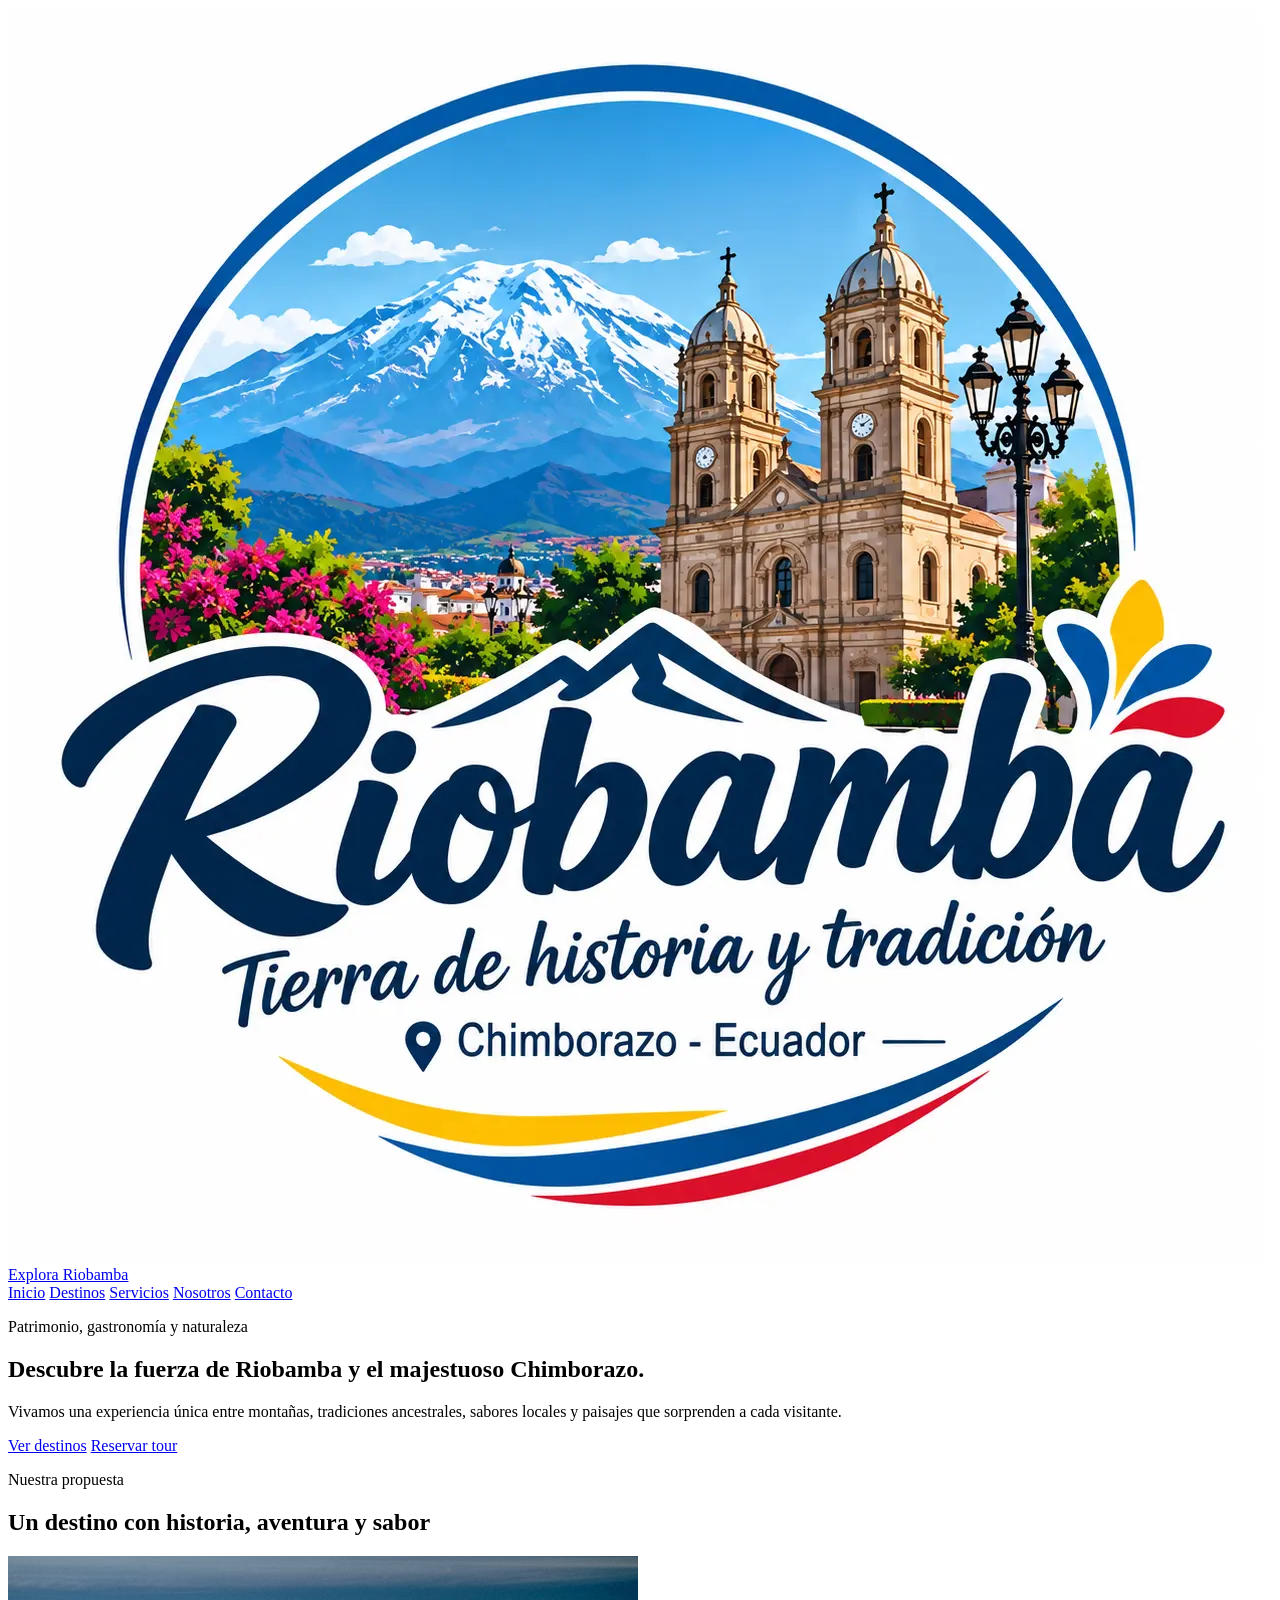
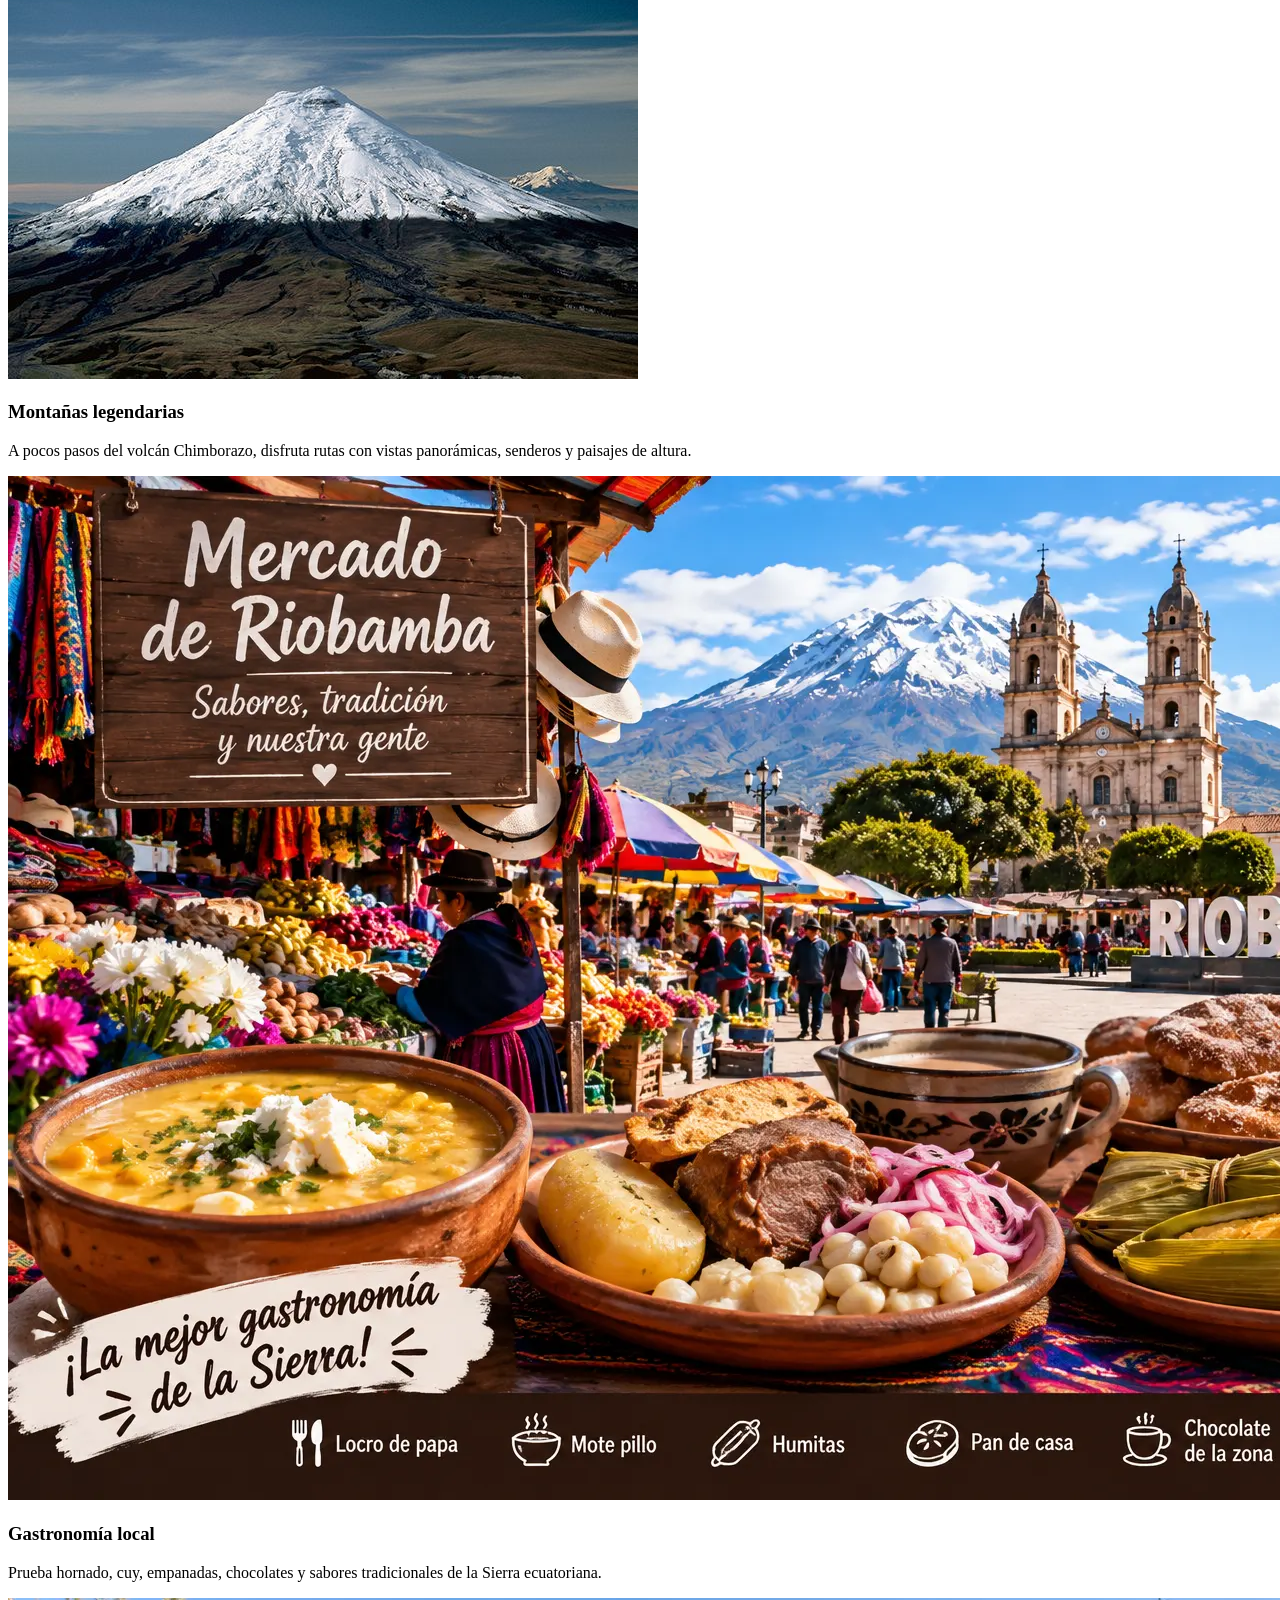
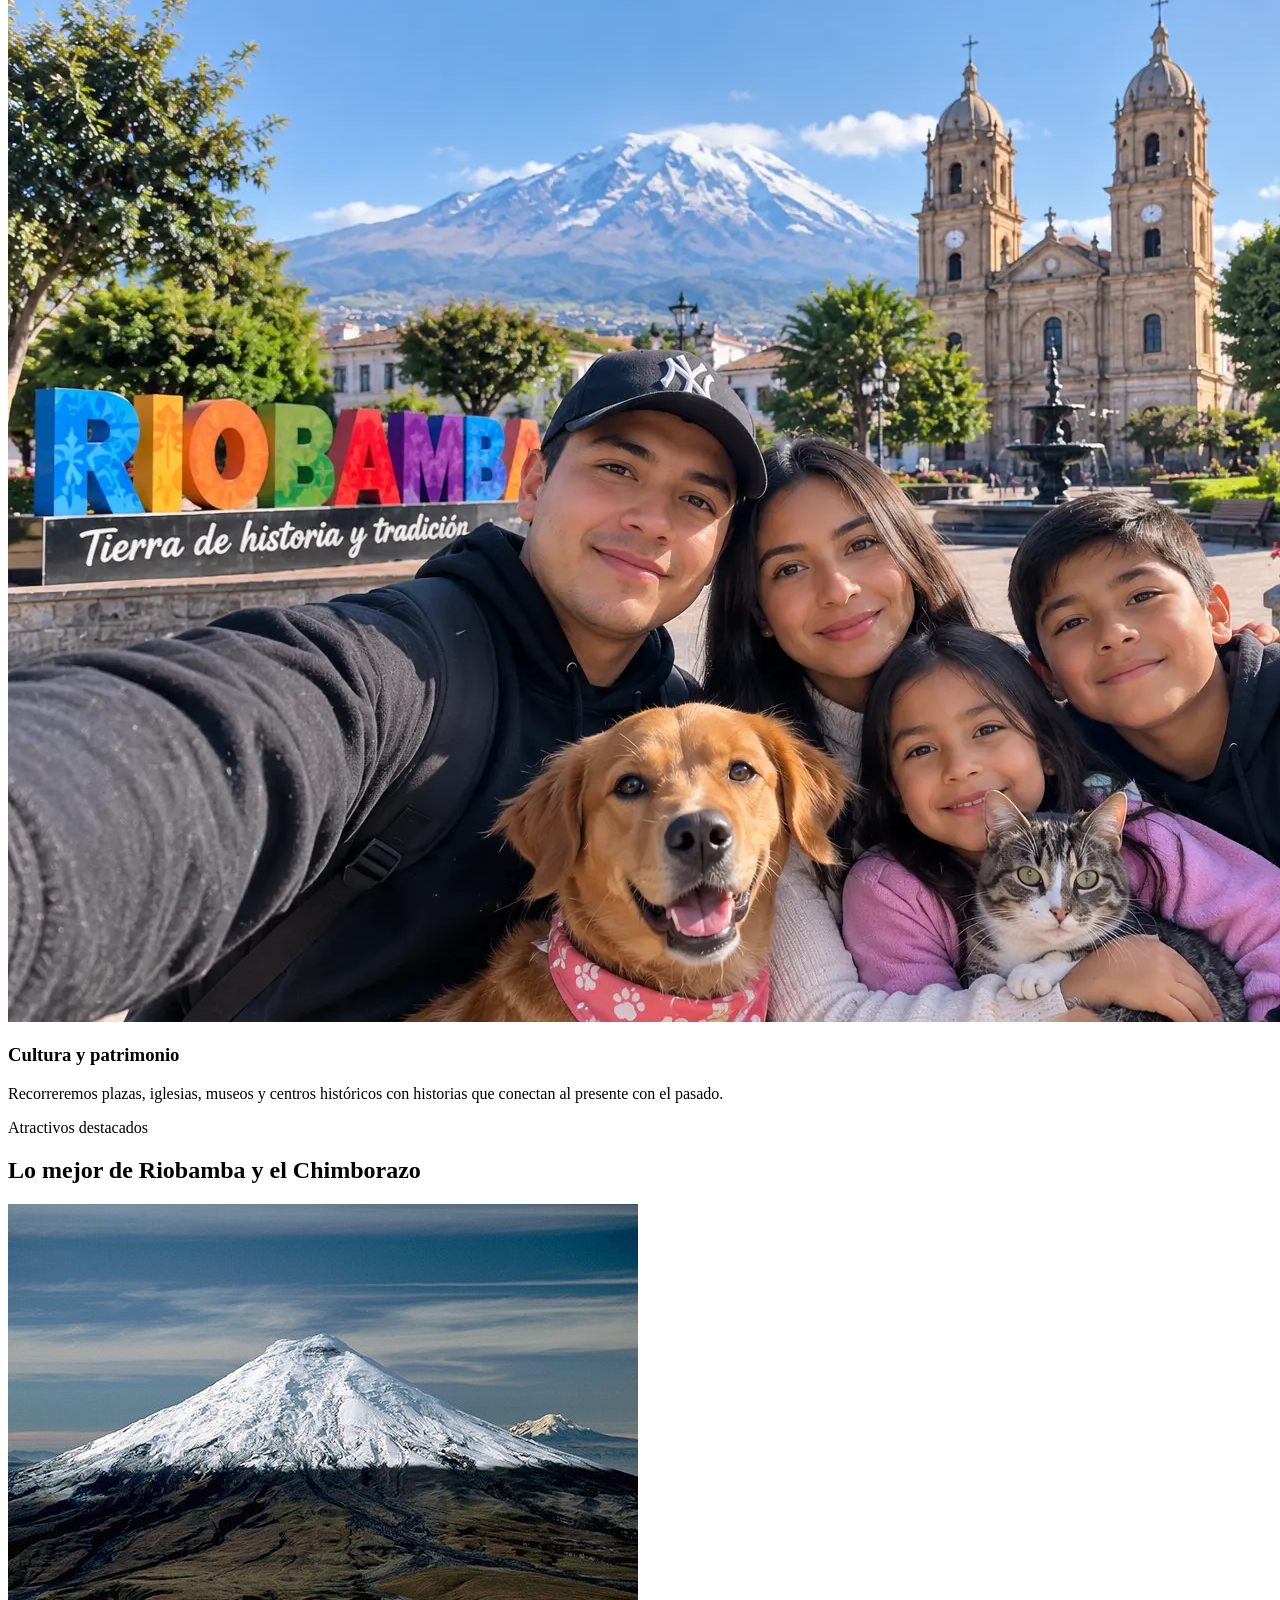
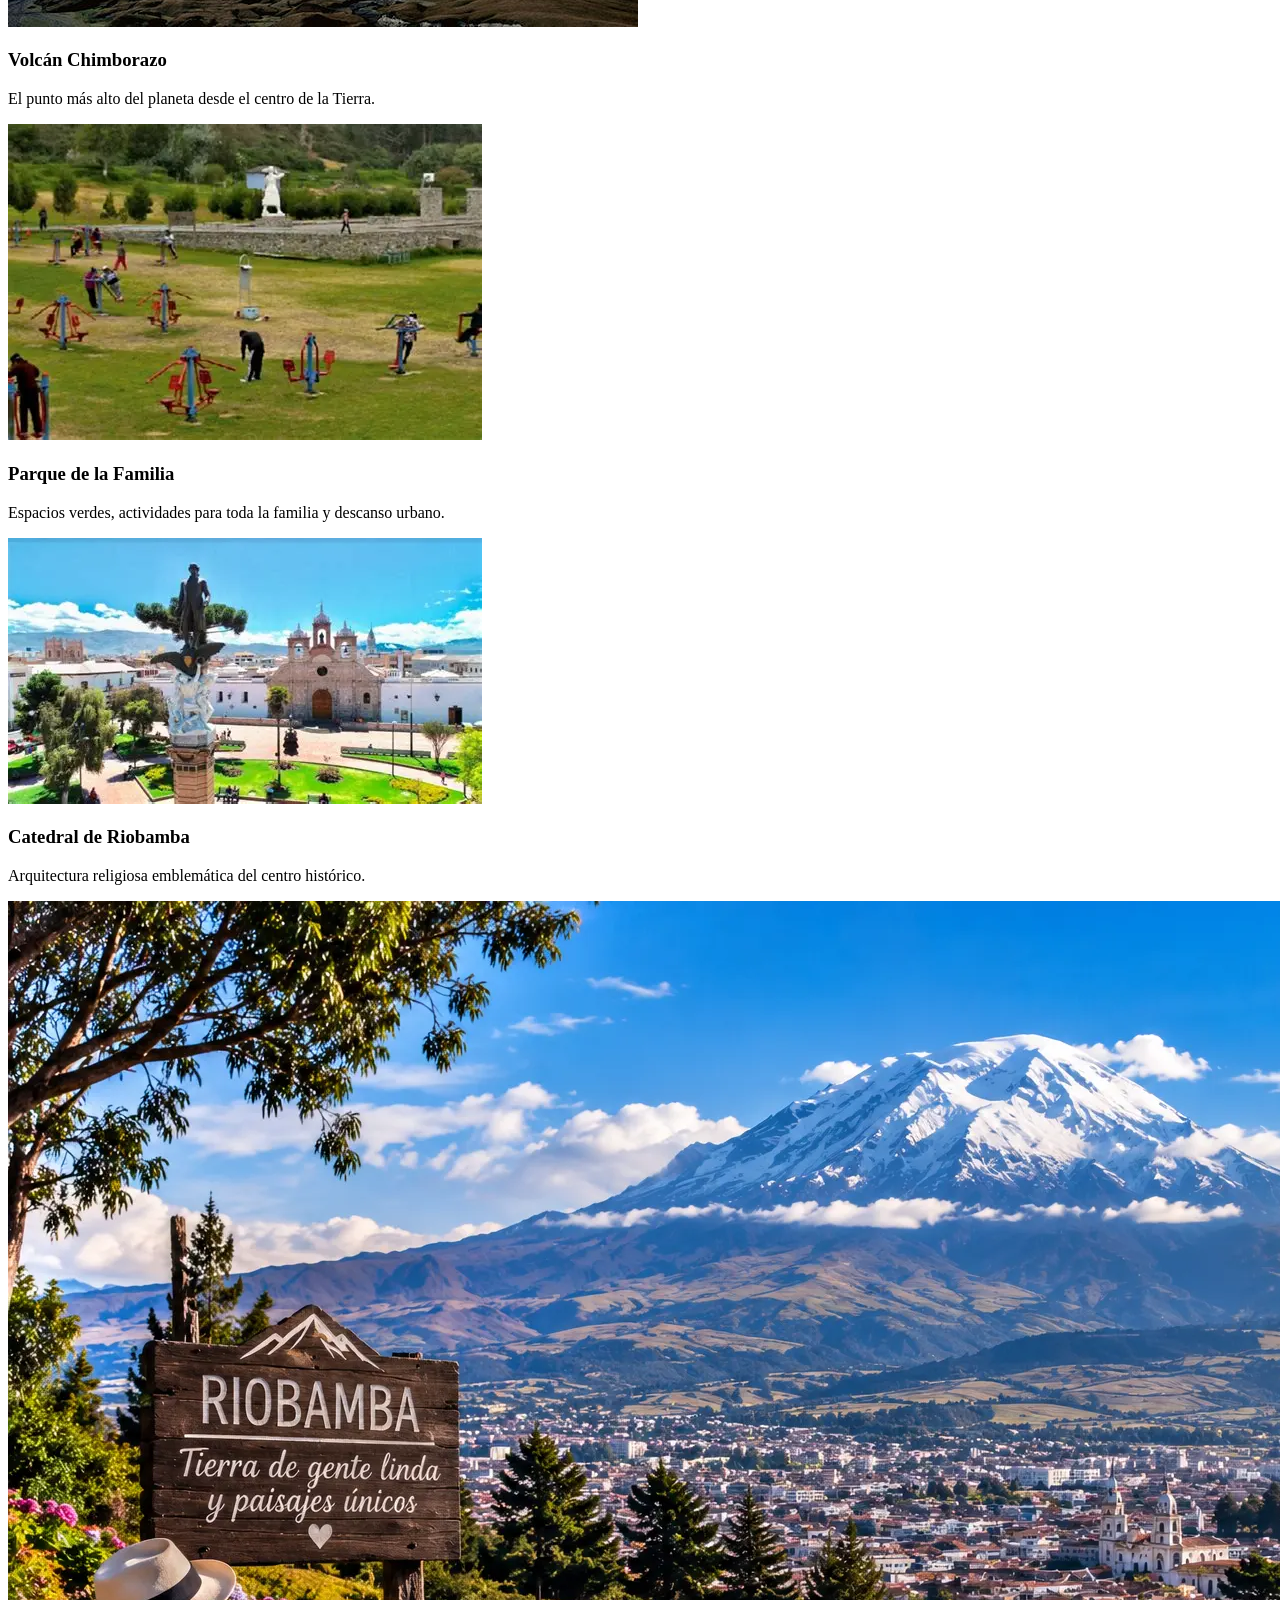
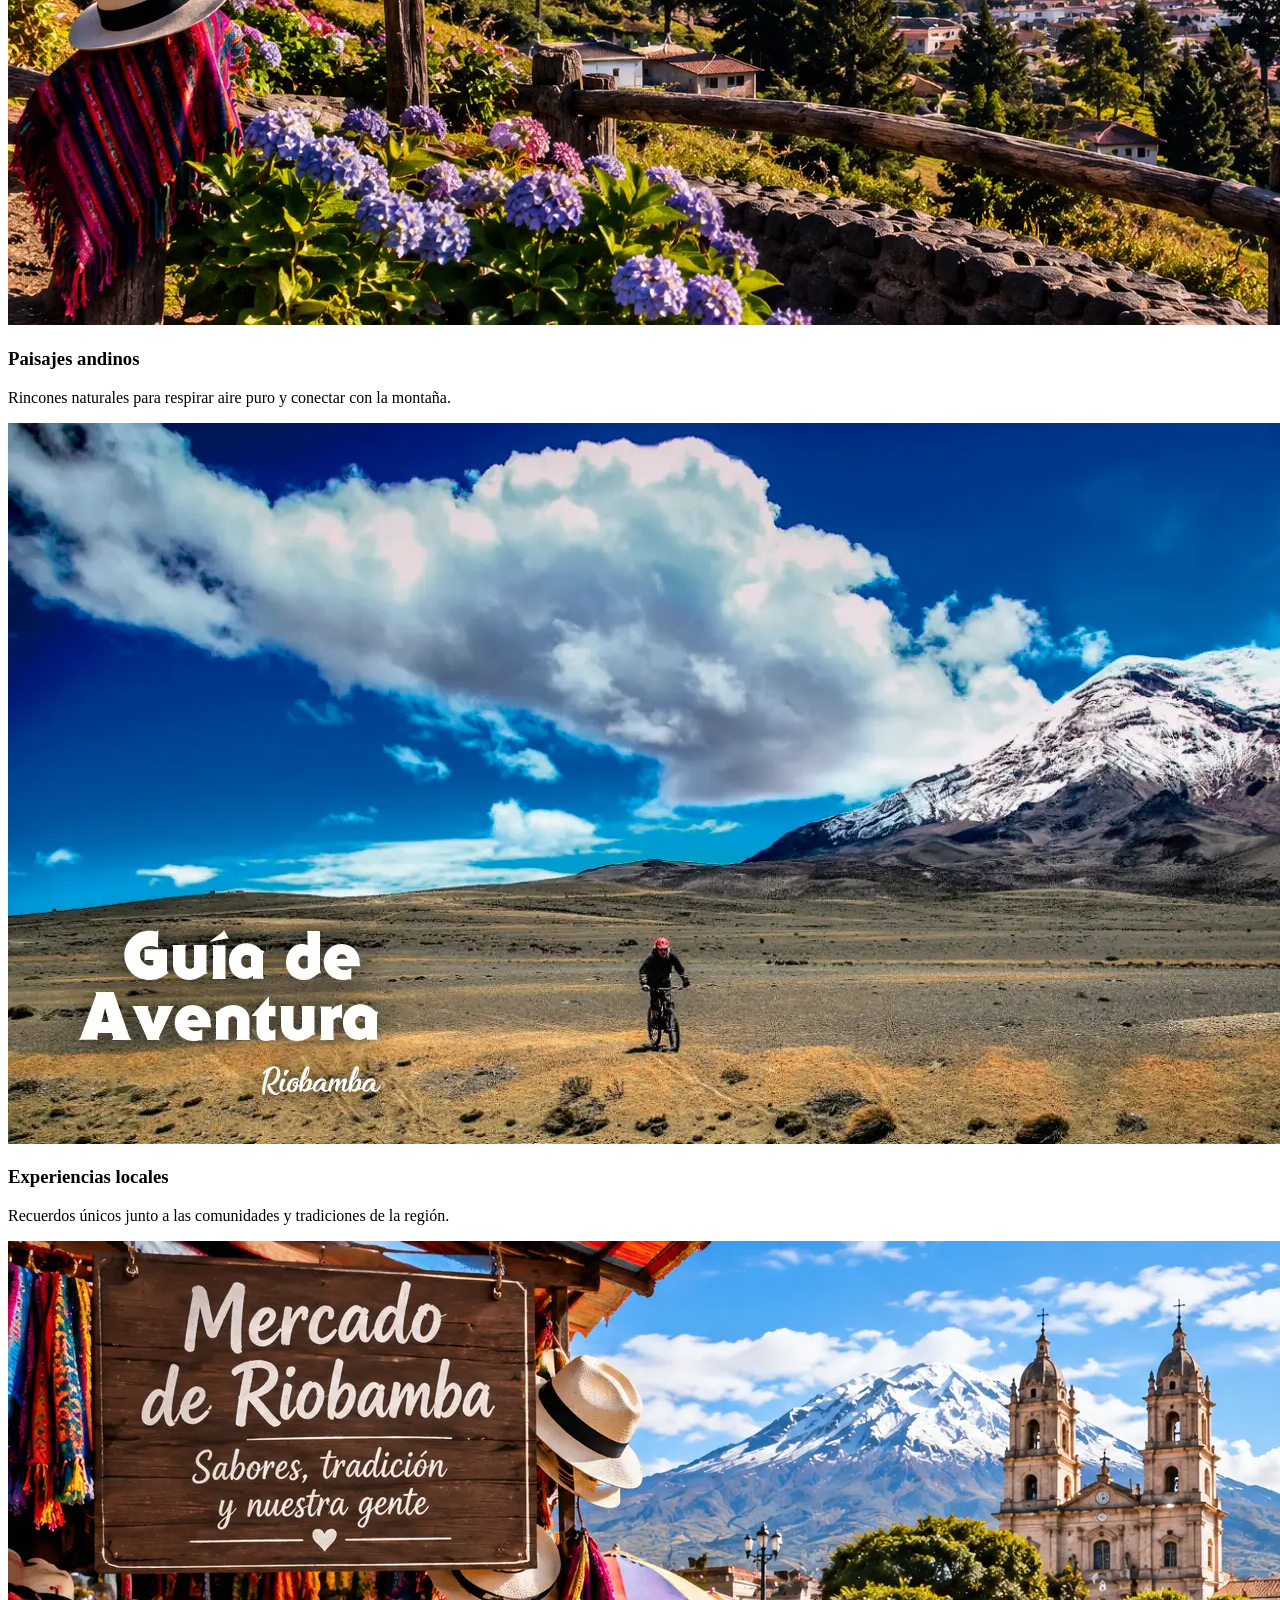
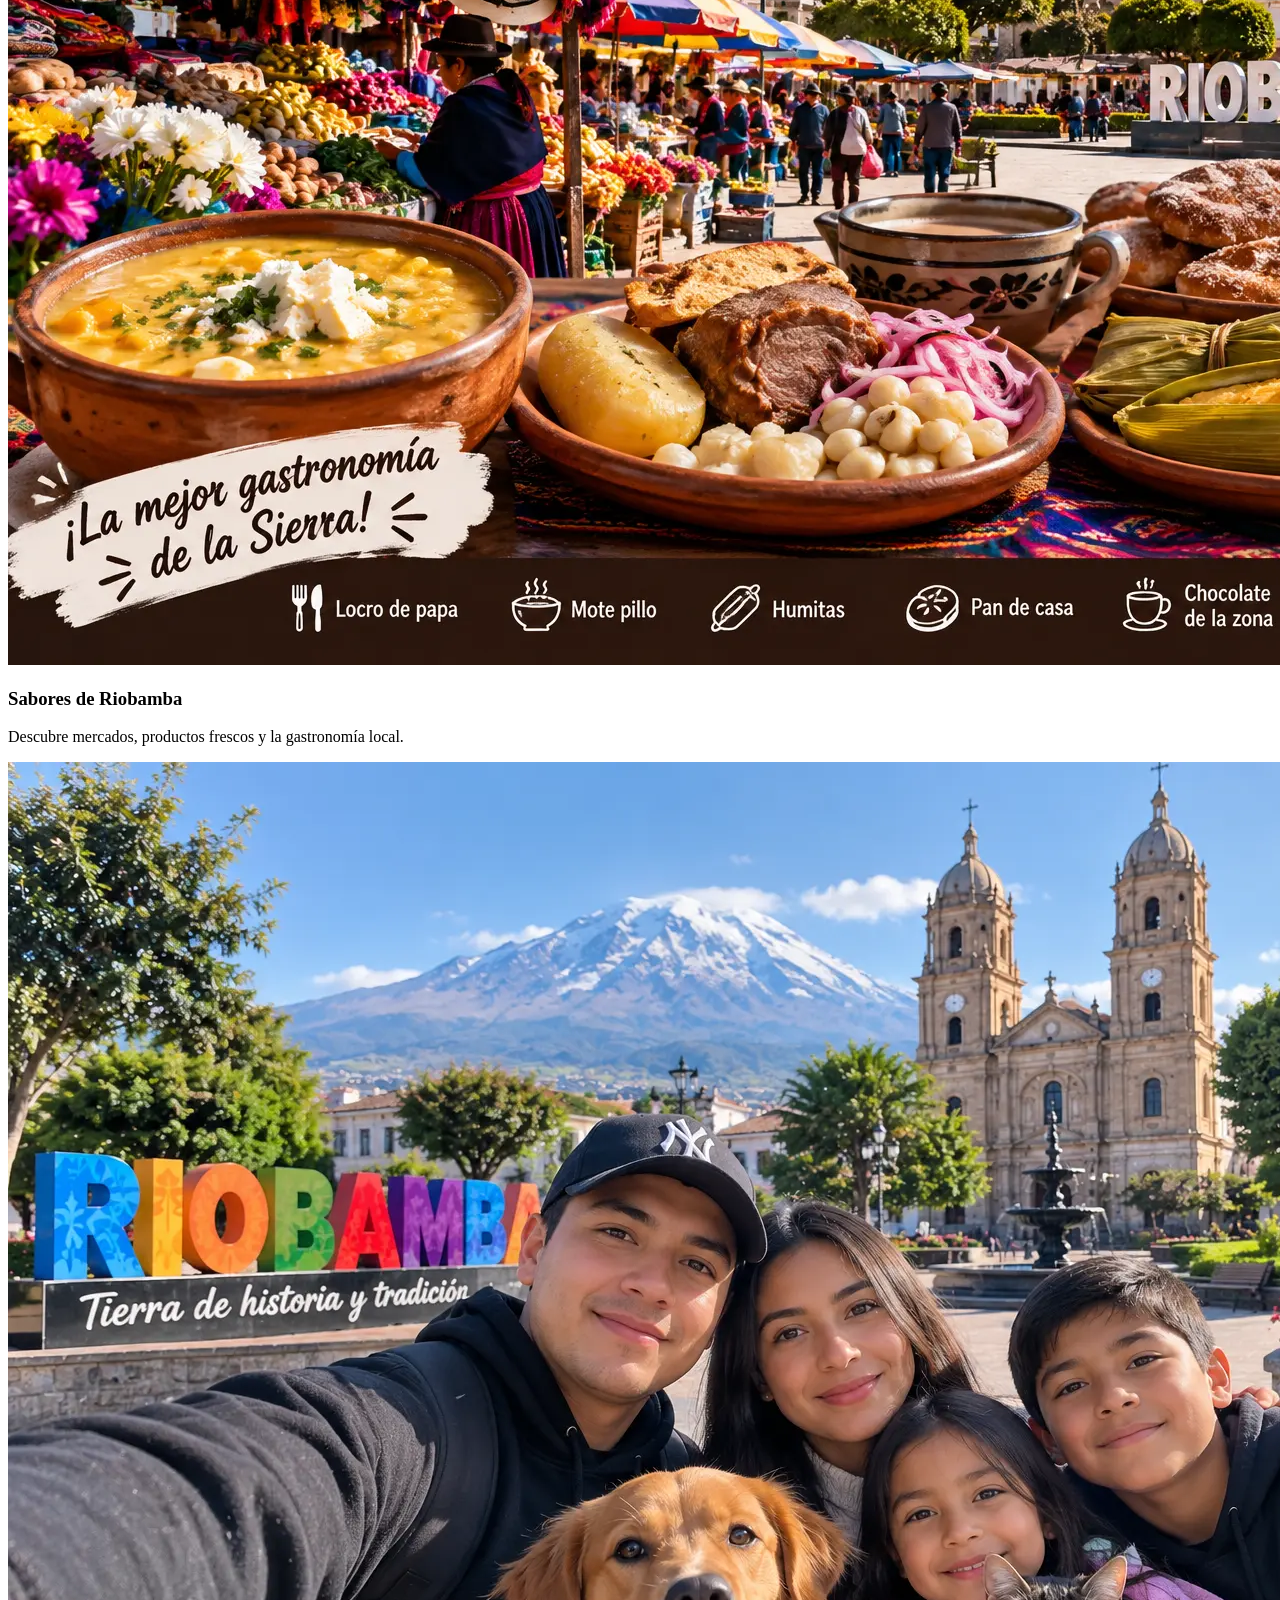
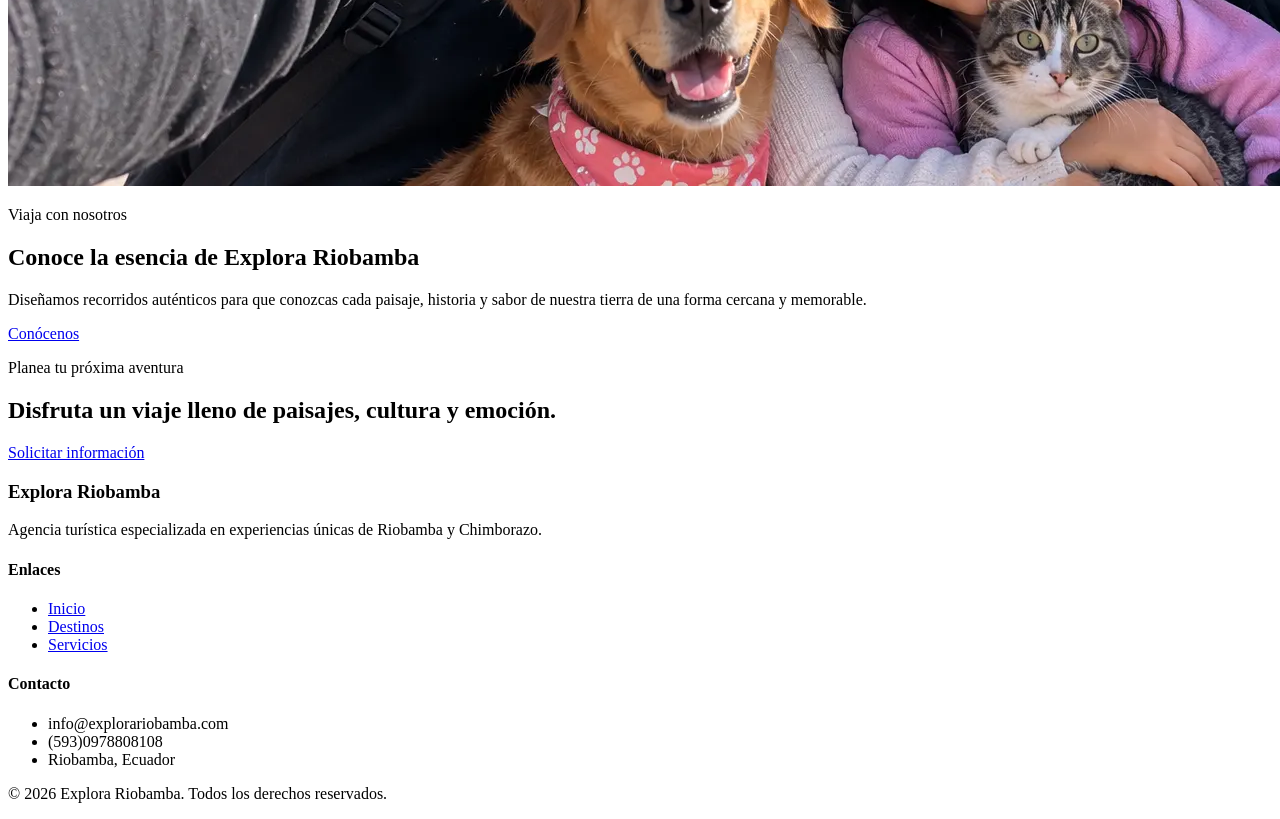
==== index.html @ 699d8f58 "Primera versión del sitio turístico" ====
<!DOCTYPE html>
<html lang="es">
  <head>
    <meta charset="UTF-8" />
    <meta name="viewport" content="width=device-width, initial-scale=1.0" />
    <title>Explora Riobamba | Agencia de Turismo</title>
    <meta
      name="description"
      content="Agencia turística especializada en Riobamba y Chimborazo: naturaleza, cultura, gastronomía y experiencias de aventura."
    />
    <link rel="preconnect" href="https://fonts.googleapis.com" />
    <link rel="preconnect" href="https://fonts.gstatic.com" crossorigin />
    <link
      href="https://fonts.googleapis.com/css2?family=Poppins:wght@400;500;600;700;800&display=swap"
      rel="stylesheet"
    />
    <link rel="stylesheet" href="css/styles.css" />
  </head>
  <body>
    <header class="site-header">
      <div class="container nav-container">
        <a class="logo" href="index.html" aria-label="Inicio Explora Riobamba">
          <img class="logo-image" src="images/logo.webp" alt="Logo de Explora Riobamba" />
          <span>Explora Riobamba</span>
        </a>

        <nav class="main-nav" aria-label="Menu principal">
          <a href="index.html" class="active">Inicio</a>
          <a href="destinos.html">Destinos</a>
          <a href="servicios.html">Servicios</a>
          <a href="nosotros.html">Nosotros</a>
          <a href="contacto.html">Contacto</a>
        </nav>
      </div>
    </header>

    <main>
      <section class="hero">
        <div class="container hero-content">
          <div class="hero-text">
            <p class="eyebrow">Patrimonio, gastronomía y naturaleza</p>
            <h1>Descubre la fuerza de Riobamba y el majestuoso Chimborazo.</h1>
            <p>
              Vivamos una experiencia única entre montañas, tradiciones ancestrales,
              sabores locales y paisajes que sorprenden a cada visitante.
            </p>
            <div class="hero-actions">
              <a class="btn btn-primary" href="destinos.html">Ver destinos</a>
              <a class="btn btn-secondary" href="contacto.html">Reservar tour</a>
            </div>
          </div>
        </div>
      </section>

      <section class="section">
        <div class="container">
          <div class="section-heading">
            <p class="eyebrow">Nuestra propuesta</p>
            <h2>Un destino con historia, aventura y sabor</h2>
          </div>

          <div class="features-grid">
            <article class="feature-card">
              <img class="feature-image" src="images/destino1.webp" alt="Montañas de Riobamba" />
              <h3>Montañas legendarias</h3>
              <p>
                A pocos pasos del volcán Chimborazo, disfruta rutas con vistas panorámicas,
                senderos y paisajes de altura.
              </p>
            </article>

            <article class="feature-card">
              <img class="feature-image" src="images/destino6.webp" alt="Gastronomía local de Riobamba" />
              <h3>Gastronomía local</h3>
              <p>
                Prueba hornado, cuy, empanadas, chocolates y sabores tradicionales de la
                Sierra ecuatoriana.
              </p>
            </article>

            <article class="feature-card">
              <img class="feature-image" src="images/nosotro.webp" alt="Cultura y patrimonio de Riobamba" />
              <h3>Cultura y patrimonio</h3>
              <p>
                Recorreremos plazas, iglesias, museos y centros históricos con historias que
                conectan al presente con el pasado.
              </p>
            </article>
          </div>
        </div>
      </section>

      <section class="section alt-bg">
        <div class="container">
          <div class="section-heading">
            <p class="eyebrow">Atractivos destacados</p>
            <h2>Lo mejor de Riobamba y el Chimborazo</h2>
          </div>

          <div class="destination-preview">
            <article class="preview-card">
              <img src="images/destino1.webp" alt="Volcán Chimborazo" />
              <div class="preview-content">
                <h3>Volcán Chimborazo</h3>
                <p>El punto más alto del planeta desde el centro de la Tierra.</p>
              </div>
            </article>

            <article class="preview-card">
              <img src="images/destino2.webp" alt="Parque de la Familia" />
              <div class="preview-content">
                <h3>Parque de la Familia</h3>
                <p>Espacios verdes, actividades para toda la familia y descanso urbano.</p>
              </div>
            </article>

            <article class="preview-card">
              <img src="images/destino3.webp" alt="Catedral de Riobamba" />
              <div class="preview-content">
                <h3>Catedral de Riobamba</h3>
                <p>Arquitectura religiosa emblemática del centro histórico.</p>
              </div>
            </article>

            <article class="preview-card">
              <img src="images/destino4.webp" alt="Paisaje natural de Riobamba" />
              <div class="preview-content">
                <h3>Paisajes andinos</h3>
                <p>Rincones naturales para respirar aire puro y conectar con la montaña.</p>
              </div>
            </article>

            <article class="preview-card">
              <img src="images/desino5.webp" alt="Experiencia turística en Riobamba" />
              <div class="preview-content">
                <h3>Experiencias locales</h3>
                <p>Recuerdos únicos junto a las comunidades y tradiciones de la región.</p>
              </div>
            </article>

            <article class="preview-card">
              <img src="images/destino6.webp" alt="Mercado local de Riobamba" />
              <div class="preview-content">
                <h3>Sabores de Riobamba</h3>
                <p>Descubre mercados, productos frescos y la gastronomía local.</p>
              </div>
            </article>
          </div>
        </div>
      </section>

      <section class="section about-preview">
        <div class="container about-preview-content">
          <img src="images/nosotro.webp" alt="Equipo de Explora Riobamba" />
          <div>
            <p class="eyebrow">Viaja con nosotros</p>
            <h2>Conoce la esencia de Explora Riobamba</h2>
            <p>
              Diseñamos recorridos auténticos para que conozcas cada paisaje, historia y
              sabor de nuestra tierra de una forma cercana y memorable.
            </p>
            <a class="btn btn-primary" href="nosotros.html">Conócenos</a>
          </div>
        </div>
      </section>

      <section class="section">
        <div class="container cta-box">
          <div>
            <p class="eyebrow">Planea tu próxima aventura</p>
            <h2>Disfruta un viaje lleno de paisajes, cultura y emoción.</h2>
          </div>
          <a class="btn btn-primary" href="contacto.html">Solicitar información</a>
        </div>
      </section>
    </main>

    <footer class="site-footer">
      <div class="container footer-grid">
        <div>
          <h3>Explora Riobamba</h3>
          <p>Agencia turística especializada en experiencias únicas de Riobamba y Chimborazo.</p>
        </div>
        <div>
          <h4>Enlaces</h4>
          <ul>
            <li><a href="index.html">Inicio</a></li>
            <li><a href="destinos.html">Destinos</a></li>
            <li><a href="servicios.html">Servicios</a></li>
          </ul>
        </div>
        <div>
          <h4>Contacto</h4>
          <ul>
            <li>info@explorariobamba.com</li>
            <li>(593)0978808108</li>
            <li>Riobamba, Ecuador</li>
          </ul>
        </div>
      </div>
      <p class="copyright">© 2026 Explora Riobamba. Todos los derechos reservados.</p>
    </footer>
  </body>
</html>
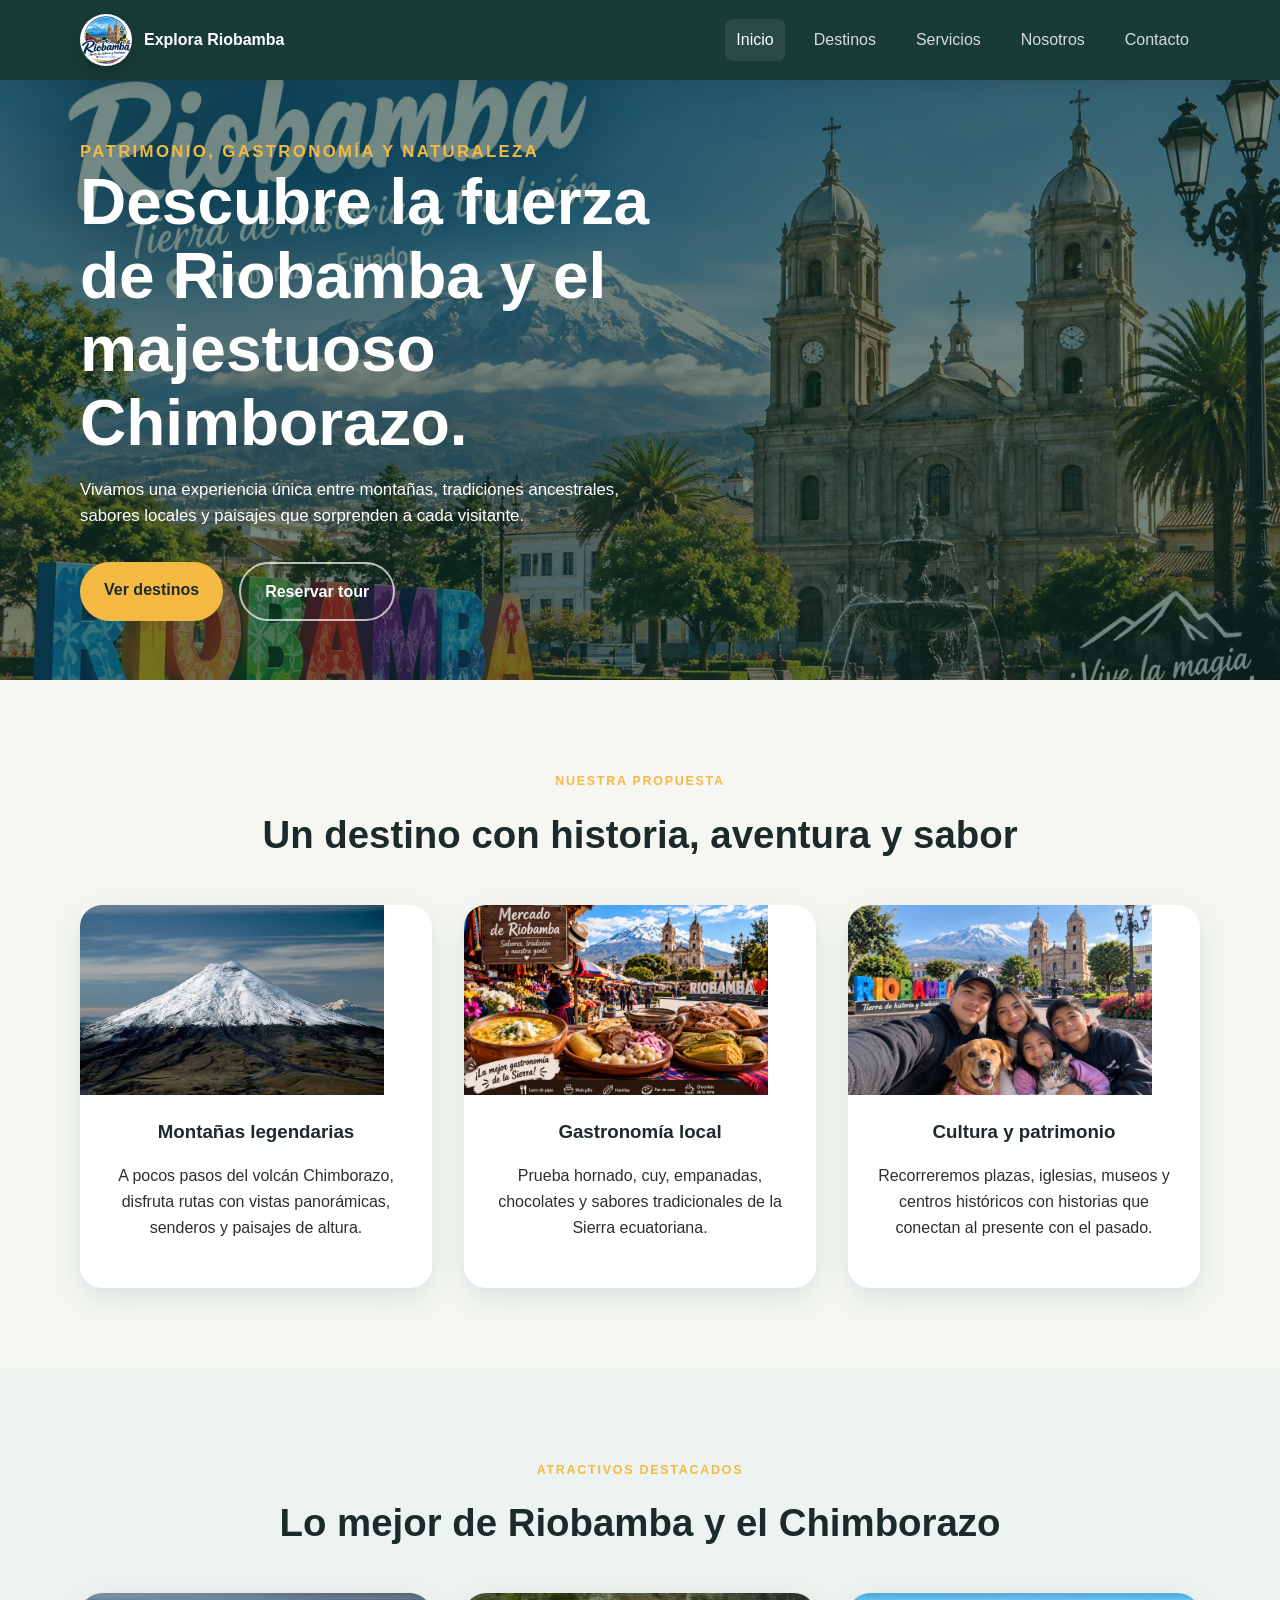
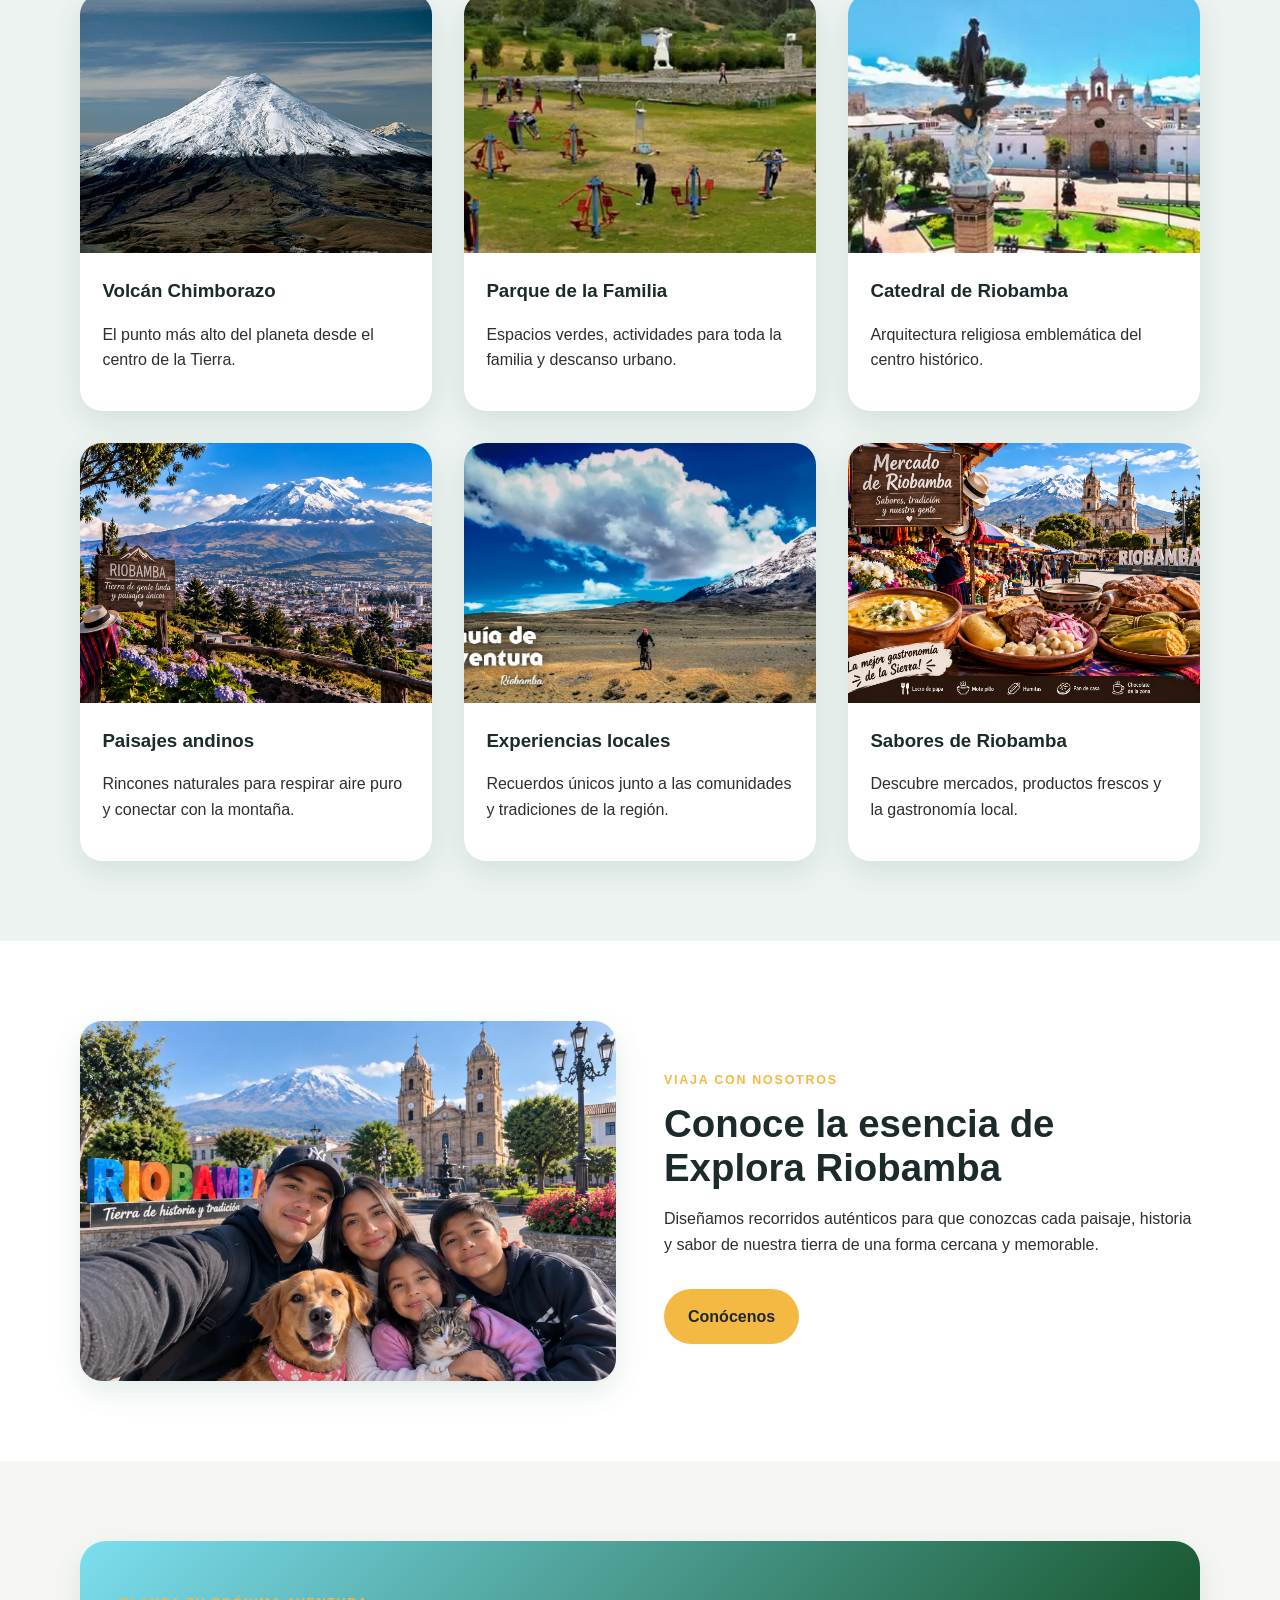
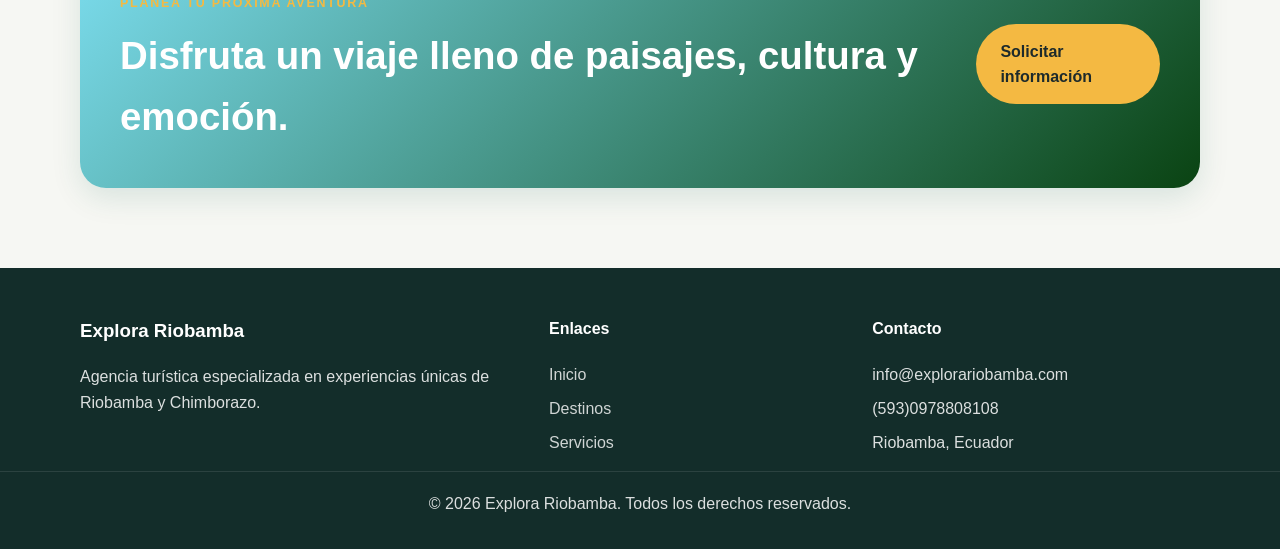
==== commit 78609e43: "Fix stylesheet path for GitHub Pages" ====
--- a/index.html
+++ b/index.html
@@ -14,7 +14,7 @@
       href="https://fonts.googleapis.com/css2?family=Poppins:wght@400;500;600;700;800&display=swap"
       rel="stylesheet"
     />
-    <link rel="stylesheet" href="css/styles.css" />
+    <link rel="stylesheet" href="CSS/styles.css" />
   </head>
   <body>
     <header class="site-header">
--- a/CSS/styles.css
+++ b/CSS/styles.css
@@ -0,0 +1,582 @@
+:root {
+  --primary: #7cdef0;
+  --primary-dark: #0a4312;
+  --secondary: #f4b942;
+  --accent: #e76f51;
+  --light: #f6f7f3;
+  --dark: #1d2a2b;
+  --text: #2e2e2e;
+  --muted: #69706d;
+  --white: #ffffff;
+  --shadow: 0 10px 30px rgba(12, 93, 76, 0.12);
+}
+
+* {
+  box-sizing: border-box;
+}
+
+html {
+  scroll-behavior: smooth;
+}
+
+body {
+  margin: 0;
+  font-family: "Poppins", sans-serif;
+  background: var(--light);
+  color: var(--text);
+  line-height: 1.6;
+}
+
+a {
+  color: inherit;
+  text-decoration: none;
+}
+
+img {
+  max-width: 100%;
+  display: block;
+}
+
+.container {
+  width: min(1120px, calc(100% - 2rem));
+  margin: 0 auto;
+}
+
+.site-header {
+  background: rgba(16, 51, 45, 0.96);
+  position: sticky;
+  top: 0;
+  z-index: 10;
+  box-shadow: 0 4px 18px rgba(0, 0, 0, 0.1);
+}
+
+.nav-container {
+  display: flex;
+  align-items: center;
+  justify-content: space-between;
+  min-height: 80px;
+  gap: 1rem;
+}
+
+.logo {
+  display: inline-flex;
+  align-items: center;
+  gap: 0.75rem;
+  font-weight: 700;
+  color: var(--white);
+}
+
+.logo-image {
+  width: 52px;
+  height: 52px;
+  border-radius: 50%;
+  object-fit: cover;
+  box-shadow: 0 8px 18px rgba(0, 0, 0, 0.18);
+}
+
+.main-nav {
+  display: flex;
+  align-items: center;
+  gap: 1.1rem;
+  flex-wrap: wrap;
+}
+
+.main-nav a {
+  color: rgba(255, 255, 255, 0.82);
+  font-weight: 500;
+  padding: 0.5rem 0.7rem;
+  border-radius: 8px;
+  transition: all 0.3s ease;
+}
+
+.main-nav a:hover,
+.main-nav a:focus,
+.main-nav a.active {
+  background: rgba(255, 255, 255, 0.08);
+  color: var(--white);
+}
+
+.hero {
+  background: linear-gradient(rgba(15, 52, 45, 0.58), rgba(15, 52, 45, 0.58)),
+    url("../images/hero.webp") center/cover no-repeat;
+  min-height: 600px;
+  display: flex;
+  align-items: center;
+}
+
+.hero-content {
+  display: flex;
+  justify-content: flex-start;
+}
+
+.hero-text {
+  max-width: 620px;
+  color: var(--white);
+  padding: 2rem 0;
+}
+
+.eyebrow {
+  text-transform: uppercase;
+  letter-spacing: 0.14em;
+  font-size: 0.78rem;
+  color: var(--secondary);
+  font-weight: 700;
+  margin-bottom: 0.7rem;
+}
+
+.hero-text h1,
+.banner-content h1 {
+  margin: 0 0 1rem;
+  line-height: 1.15;
+  font-size: clamp(2.3rem, 5vw, 4rem);
+}
+
+.hero-text p {
+  margin: 0;
+  font-size: 1.05rem;
+  max-width: 560px;
+}
+
+.hero-actions {
+  display: flex;
+  flex-wrap: wrap;
+  gap: 1rem;
+  margin-top: 2rem;
+}
+
+.btn {
+  display: inline-block;
+  padding: 0.9rem 1.5rem;
+  border: none;
+  border-radius: 999px;
+  font-weight: 600;
+  cursor: pointer;
+  transition: transform 0.2s ease, box-shadow 0.2s ease;
+}
+
+.btn:hover,
+.btn:focus {
+  transform: translateY(-2px);
+  box-shadow: 0 12px 24px rgba(12, 93, 76, 0.18);
+}
+
+.btn-primary {
+  background: var(--secondary);
+  color: var(--dark);
+}
+
+.btn-secondary {
+  background: transparent;
+  border: 2px solid rgba(255, 255, 255, 0.7);
+  color: var(--white);
+}
+
+.section {
+  padding: 5rem 0;
+}
+
+.alt-bg {
+  background: #edf3f0;
+}
+
+.section-heading {
+  text-align: center;
+  margin-bottom: 2.5rem;
+}
+
+.section-heading h2 {
+  margin: 0;
+  font-size: clamp(1.8rem, 3vw, 2.8rem);
+  color: var(--dark);
+}
+
+.features-grid,
+.values-grid,
+.packages-grid,
+.destination-preview {
+  display: grid;
+  gap: 2rem;
+}
+
+.features-grid {
+  grid-template-columns: repeat(3, minmax(0, 1fr));
+}
+
+.feature-card,
+.value-card,
+.package-card,
+.preview-card,
+.tour-card {
+  background: var(--white);
+  border-radius: 22px;
+  box-shadow: var(--shadow);
+  overflow: hidden;
+}
+
+.feature-card {
+  padding: 0 1.5rem 2rem;
+  text-align: center;
+}
+
+.feature-image {
+  width: calc(100% + 3rem);
+  height: 190px;
+  margin: 0 -1.5rem 1.4rem;
+  object-fit: cover;
+}
+
+.feature-card h3,
+.value-card h3,
+.package-card h3,
+.preview-content h3,
+.tour-card h3 {
+  margin-top: 0;
+  margin-bottom: 0.7rem;
+  color: var(--dark);
+}
+
+.destination-preview {
+  grid-template-columns: repeat(3, minmax(0, 1fr));
+}
+
+.about-preview {
+  background: var(--white);
+}
+
+.about-preview-content {
+  display: grid;
+  grid-template-columns: minmax(0, 1fr) minmax(0, 1fr);
+  align-items: center;
+  gap: 3rem;
+}
+
+.about-preview-content img {
+  width: 100%;
+  height: 360px;
+  object-fit: cover;
+  border-radius: 22px;
+  box-shadow: var(--shadow);
+}
+
+.about-preview-content h2 {
+  margin: 0 0 1rem;
+  color: var(--dark);
+  font-size: clamp(1.8rem, 3vw, 2.8rem);
+  line-height: 1.15;
+}
+
+.about-preview-content .btn {
+  margin-top: 1rem;
+}
+
+.preview-card img,
+.tour-card img {
+  height: 260px;
+  width: 100%;
+  object-fit: cover;
+}
+
+.preview-content,
+.card-body,
+.package-card {
+  padding: 1.4rem;
+}
+
+.cta-box {
+  background: linear-gradient(135deg, var(--primary), var(--primary-dark));
+  color: var(--white);
+  border-radius: 26px;
+  padding: 2.5rem;
+  display: flex;
+  align-items: center;
+  justify-content: space-between;
+  gap: 1.5rem;
+  box-shadow: var(--shadow);
+}
+
+.cta-box h2 {
+  margin: 0.3rem 0 0;
+  font-size: clamp(1.8rem, 3vw, 2.5rem);
+}
+
+.page-banner {
+  min-height: 260px;
+  display: flex;
+  align-items: center;
+  color: var(--white);
+}
+
+.banner-content {
+  padding: 2rem 0;
+}
+
+.banner-destinos {
+  background: linear-gradient(rgba(12, 93, 76, 0.7), rgba(12, 93, 76, 0.7)),
+    url("../images/destino1.webp") center/cover no-repeat;
+}
+
+.banner-servicios {
+  background: linear-gradient(rgba(12, 93, 76, 0.7), rgba(12, 93, 76, 0.7)),
+    url("../images/destino6.webp") center/cover no-repeat;
+}
+
+.banner-nosotros {
+  background: linear-gradient(rgba(12, 93, 76, 0.7), rgba(12, 93, 76, 0.7)),
+    url("../images/nosotro.webp") center/cover no-repeat;
+}
+
+.banner-contacto {
+  background: linear-gradient(rgba(12, 93, 76, 0.7), rgba(12, 93, 76, 0.7)),
+    url("../images/destino2.webp") center/cover no-repeat;
+}
+
+.cards-grid {
+  display: grid;
+  grid-template-columns: repeat(3, minmax(0, 1fr));
+  gap: 2rem;
+}
+
+.card-meta {
+  color: var(--primary);
+  font-weight: 600;
+  font-size: 0.9rem;
+}
+
+.package-card {
+  border: 1px solid rgba(12, 93, 76, 0.08);
+}
+
+.package-top {
+  display: flex;
+  align-items: center;
+  justify-content: space-between;
+  gap: 0.75rem;
+  margin-bottom: 1rem;
+}
+
+.tag {
+  background: rgba(244, 185, 66, 0.15);
+  color: var(--dark);
+  padding: 0.5rem 0.85rem;
+  border-radius: 999px;
+  font-weight: 600;
+  font-size: 0.75rem;
+}
+
+.precio {
+  margin-top: 1.4rem;
+  font-size: 1.45rem;
+  color: var(--primary-dark);
+  font-weight: 800;
+}
+
+.about-grid {
+  display: grid;
+  grid-template-columns: 1.4fr 1fr;
+  gap: 2rem;
+  align-items: center;
+}
+
+.quote-box {
+  background: linear-gradient(135deg, #dfeee9, #f5f8f6);
+  border-left: 5px solid var(--secondary);
+  border-radius: 18px;
+  padding: 2rem;
+  font-size: 1.1rem;
+  font-weight: 600;
+}
+
+.values-grid {
+  grid-template-columns: repeat(3, minmax(0, 1fr));
+}
+
+.value-card {
+  padding: 2rem 1.5rem;
+}
+
+.reasons-list {
+  list-style: none;
+  padding: 0;
+  margin: 2rem 0 0;
+  display: grid;
+  gap: 1rem;
+}
+
+.reasons-list li {
+  background: var(--white);
+  border-radius: 14px;
+  padding: 1rem 1.2rem;
+  box-shadow: var(--shadow);
+  position: relative;
+  padding-left: 3rem;
+}
+
+.reasons-list li::before {
+  content: "✓";
+  position: absolute;
+  left: 1rem;
+  top: 0.9rem;
+  color: var(--primary);
+  font-weight: 800;
+}
+
+.contact-layout {
+  display: grid;
+  grid-template-columns: 0.95fr 1.45fr;
+  gap: 2rem;
+  align-items: start;
+}
+
+.contact-info {
+  background: var(--white);
+  border-radius: 20px;
+  box-shadow: var(--shadow);
+  padding: 2rem;
+}
+
+.contact-info ul {
+  list-style: none;
+  padding: 0;
+  margin: 1.5rem 0 0;
+  display: grid;
+  gap: 0.8rem;
+}
+
+.booking-form {
+  display: grid;
+  grid-template-columns: repeat(2, minmax(0, 1fr));
+  gap: 1.1rem;
+  background: var(--white);
+  border-radius: 20px;
+  box-shadow: var(--shadow);
+  padding: 2rem;
+}
+
+.form-group {
+  display: flex;
+  flex-direction: column;
+  gap: 0.5rem;
+}
+
+.form-group.full-width {
+  grid-column: 1 / -1;
+}
+
+label {
+  font-weight: 600;
+  color: var(--dark);
+}
+
+input,
+select,
+textarea {
+  width: 100%;
+  border: 1px solid #d4d9d7;
+  border-radius: 12px;
+  padding: 0.9rem 1rem;
+  font: inherit;
+  background: #fbfcfb;
+  color: var(--text);
+}
+
+input:focus,
+select:focus,
+textarea:focus {
+  border-color: var(--primary);
+  outline: 2px solid rgba(12, 93, 76, 0.1);
+}
+
+textarea {
+  resize: vertical;
+  min-height: 120px;
+}
+
+.site-footer {
+  background: #132d2a;
+  color: rgba(255, 255, 255, 0.85);
+  padding-top: 3rem;
+}
+
+.footer-grid {
+  display: grid;
+  grid-template-columns: 1.2fr 0.8fr 0.9fr;
+  gap: 2rem;
+}
+
+.site-footer h3,
+.site-footer h4 {
+  color: var(--white);
+  margin-top: 0;
+}
+
+.site-footer ul {
+  list-style: none;
+  padding: 0;
+  margin: 0;
+  display: grid;
+  gap: 0.5rem;
+}
+
+.site-footer a {
+  color: rgba(255, 255, 255, 0.8);
+}
+
+.copyright {
+  text-align: center;
+  margin: 1rem 0 0;
+  padding: 1.2rem 0 2rem;
+  border-top: 1px solid rgba(255, 255, 255, 0.1);
+}
+
+@media (max-width: 900px) {
+  .features-grid,
+  .destination-preview,
+  .cards-grid,
+  .values-grid,
+  .footer-grid,
+  .about-grid,
+  .contact-layout {
+    grid-template-columns: 1fr 1fr;
+  }
+
+  .cta-box {
+    flex-direction: column;
+    align-items: flex-start;
+  }
+}
+
+@media (max-width: 768px) {
+  .nav-container,
+  .main-nav {
+    flex-direction: column;
+    align-items: flex-start;
+  }
+
+  .main-nav {
+    width: 100%;
+    padding-bottom: 1rem;
+  }
+
+  .features-grid,
+  .destination-preview,
+  .cards-grid,
+  .values-grid,
+  .about-grid,
+  .contact-layout,
+  .footer-grid,
+  .booking-form {
+    grid-template-columns: 1fr;
+  }
+
+  .hero {
+    min-height: 500px;
+  }
+
+  .section {
+    padding: 4rem 0;
+  }
+
+  .cta-box {
+    padding: 1.8rem;
+  }
+}
